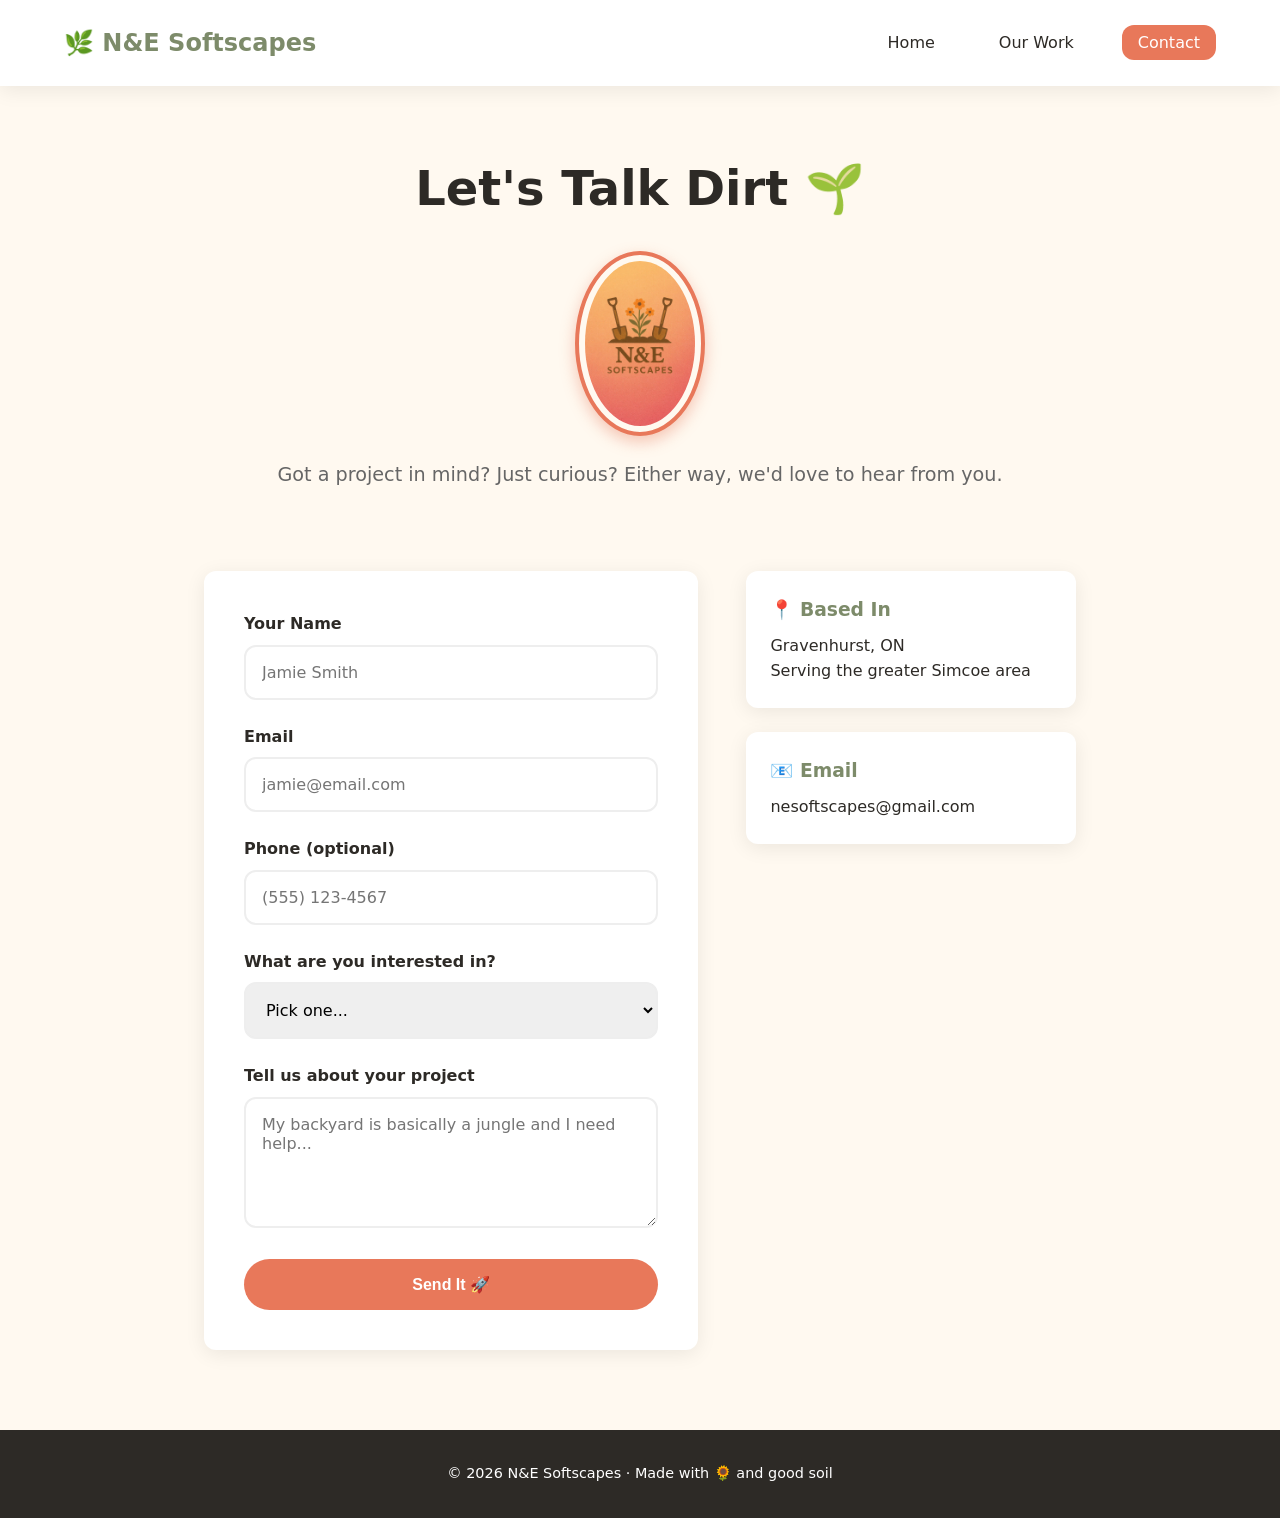
==== contact.html @ 4822583e "Update contact.html" ====
<!DOCTYPE html>
<html lang="en">
<head>
  <meta charset="UTF-8">
  <meta name="viewport" content="width=device-width, initial-scale=1.0">
  <title>Contact · N&E Softscapes.</title>
  <link rel="stylesheet" href="styles.css">
</head>
<body>
  <nav class="navbar">
    <a href="index.html" class="nav-logo">🌿 N&E Softscapes</a>
    <ul class="nav-links">
      <li><a href="index.html">Home</a></li>
      <li><a href="portfolio.html">Our Work</a></li>
      <li><a href="contact.html" class="active">Contact</a></li>
    </ul>
  </nav>

  <header class="page-header">
    <h1>Let's Talk Dirt 🌱</h1>
    
<img src="images/logo.jpg" alt="N&E Softscapes Logo" class="logo">
    
    <p>Got a project in mind? Just curious? Either way, we'd love to hear from you.</p>
  </header>

  <section class="contact-section">
    <form class="contact-form" action="#" method="POST">
      <div class="form-group">
        <label for="name">Your Name</label>
        <input type="text" id="name" name="name" placeholder="Jamie Smith" required>
      </div>
      
      <div class="form-group">
        <label for="email">Email</label>
        <input type="email" id="email" name="email" placeholder="jamie@email.com" required>
      </div>
      
      <div class="form-group">
        <label for="phone">Phone (optional)</label>
        <input type="tel" id="phone" name="phone" placeholder="(555) 123-4567">
      </div>
      
      <div class="form-group">
        <label for="service">What are you interested in?</label>
        <select id="service" name="service">
          <option value="">Pick one...</option>
          <option value="lawn">Lawn Care</option>
          <option value="garden">Garden Design</option>
          <option value="hardscape">Hardscaping</option>
          <option value="full">Full Yard Makeover</option>
          <option value="other">Something Else</option>
        </select>
      </div>
      
      <div class="form-group">
        <label for="message">Tell us about your project</label>
        <textarea id="message" name="message" rows="5" placeholder="My backyard is basically a jungle and I need help..."></textarea>
      </div>
      
      <button type="submit" class="btn btn-primary btn-full">Send It 🚀</button>
    </form>

    <div class="contact-info">
      <div class="info-card">
        <h3>📍 Based In</h3>
        <p>Gravenhurst, ON<br>Serving the greater Simcoe area</p>
      </div>
      <div class="info-card">
        <h3>📧 Email</h3>
        <p>nesoftscapes@gmail.com</p>
      </div>
    </div>
  </section>

  <footer class="footer">
    <p>© 2026 N&E Softscapes · Made with 🌻 and good soil</p>
  </footer>
</body>
</html>
---- styles.css ----
/* ========== RESET & BASE ========== */
*, *::before, *::after {
  box-sizing: border-box;
  margin: 0;
  padding: 0;
}

:root {
  --primary: #E8785A;
  --secondary: #F2C94C;
  --tertiary: #7D8B6A;
  --light: #FFF9F0;
  --dark: #2D2A26;
  --radius: 12px;
  --shadow: 0 4px 20px rgba(0,0,0,0.08);
}

body {
  font-family: 'Segoe UI', system-ui, sans-serif;
  background: var(--light);
  color: var(--dark);
  line-height: 1.6;
}

a {
  text-decoration: none;
  color: inherit;
}

/* ========== NAVBAR ========== */
.navbar {
  display: flex;
  justify-content: space-between;
  align-items: center;
  padding: 1.5rem 5%;
  background: white;
  box-shadow: var(--shadow);
  position: sticky;
  top: 0;
  z-index: 100;
}

.nav-logo { 
  font-size: 1.5rem; 
  font-weight: 700; color: 
    var(--tertiary); 
}

.nav-links {
  display: flex;
  list-style: none;
  gap: 2rem;
}

.nav-links a {
  font-weight: 500;
  padding: 0.5rem 1rem;
  border-radius: var(--radius);
  transition: all 0.2s;
}

.nav-links a:hover,
.nav-links a.active {
  background: var(--primary);
  color: white;
}

/* ========== BUTTONS ========== */
.btn {
  display: inline-block;
  padding: 1rem 2rem;
  border-radius: 50px;
  font-weight: 600;
  transition: transform 0.2s, box-shadow 0.2s;
  cursor: pointer;
  border: none;
  font-size: 1rem;
}

.btn:hover {
  transform: translateY(-2px);
  box-shadow: 0 6px 20px rgba(0,0,0,0.15);
}

.btn-primary {
  background: var(--primary);
  color: white;
}

.btn-secondary {
  background: white;
  color: var(--dark);
  border: 2px solid var(--tertiary);
}

.btn-full {
  width: 100%;
}

/* ========== HERO ========== */
.hero {
  padding: 6rem 5%;
  text-align: center;
  background: linear-gradient(135deg, var(--light) 0%, #fff 100%);
}

.hero-content {
  max-width: 700px;
  margin: 0 auto;
}

.tagline-badge {
  display: inline-block;
  background: var(--secondary);
  color: var(--dark);
  padding: 0.5rem 1.5rem;
  border-radius: 50px;
  font-weight: 600;
  font-size: 0.9rem;
  margin-bottom: 1.5rem;
}

.hero h1 {
  font-size: 3.5rem;
  line-height: 1.2;
  margin-bottom: 1rem;
}

.highlight {
  color: var(--primary);
}

.hero p {
  font-size: 1.25rem;
  color: #666;
  margin-bottom: 2rem;
}

.hero-buttons {
  display: flex;
  gap: 1rem;
  justify-content: center;
  flex-wrap: wrap;
}

/* ========== HERO LOGO ========== */
.logo {
  width: 130px;                   /* perfect size for hero */
  display: block;                  /* centers using margin auto */
  margin: 1.5rem auto;             /* space above/below */
  
  /* border using primary color */
  border: 4px solid var(--primary);
  border-radius: 50%;              /* circular badge effect */
  padding: 6px;                    /* space between logo and border */

  /* subtle shadow for depth */
  box-shadow: 0 6px 15px rgba(231, 120, 90, 0.4); /* soft pink-orange glow */
  
  background-color: var(--light);  /* matches hero background */
}

/* ========== SERVICES ========== */
.services {
  padding: 5rem 5%;
  text-align: center;
}

.services h2 {
  font-size: 2.5rem;
  margin-bottom: 3rem;
}

.services-grid {
  display: grid;
  grid-template-columns: repeat(auto-fit, minmax(280px, 1fr));
  gap: 2rem;
  max-width: 1000px;
  margin: 0 auto;
}

.service-card {
  background: white;
  padding: 2.5rem;
  border-radius: var(--radius);
  box-shadow: var(--shadow);
  transition: transform 0.2s;
}

.service-card:hover {
  transform: translateY(-5px);
}

.service-icon {
  font-size: 3rem;
  display: block;
  margin-bottom: 1rem;
}

.service-card h3 {
  color: var(--tertiary);
  margin-bottom: 0.75rem;
}

/* ========== CTA BANNER ========== */
.cta-banner {
  background: var(--tertiary);
  color: white;
  text-align: center;
  padding: 4rem 5%;
}

.cta-banner h2 {
  font-size: 2rem;
  margin-bottom: 0.5rem;
}

.cta-banner p {
  margin-bottom: 1.5rem;
  opacity: 0.9;
}

/* ========== PAGE HEADERS ========== */
.page-header {
  text-align: center;
  padding: 4rem 5% 3rem;
}

.page-header h1 {
  font-size: 3rem;
  margin-bottom: 0.5rem;
}

.page-header p {
  font-size: 1.2rem;
  color: #666;
}

/* ========== PORTFOLIO ========== */
.portfolio-grid {
  display: grid;
  grid-template-columns: repeat(auto-fit, minmax(320px, 1fr));
  gap: 2rem;
  padding: 2rem 5% 5rem;
  max-width: 1200px;
  margin: 0 auto;
}

.portfolio-item {
  background: white;
  border-radius: var(--radius);
  overflow: hidden;
  box-shadow: var(--shadow);
  transition: transform 0.2s;
}

.portfolio-item:hover {
  transform: translateY(-5px);
  box-shadow: 0 12px 20px rgba(0,0,0,0.15);
}

.portfolio-image {
  width: 100%;
  max-height: 350px;
  object-fit: cover;
  display: flex;
  margin: 0 auto;
  border-radius: 8px;
}

.placeholder-text {
  color: white;
  font-weight: 600;
  opacity: 0.7;
}

.portfolio-info {
  padding: 1.5rem;
}

.project-tag {
  display: inline-block;
  background: var(--secondary);
  color: var(--dark);
  padding: 0.3rem 0.8rem;
  border-radius: 50px;
  font-size: 0.8rem;
  font-weight: 600;
  margin-bottom: 0.75rem;
}

.portfolio-info h3 {
  margin-bottom: 0.5rem;
}

/* ========== CONTACT ========== */
.contact-section {
  display: grid;
  grid-template-columns: 1.5fr 1fr;
  gap: 3rem;
  padding: 2rem 5% 5rem;
  max-width: 1000px;
  margin: 0 auto;
}

.contact-form {
  background: white;
  padding: 2.5rem;
  border-radius: var(--radius);
  box-shadow: var(--shadow);
}

.form-group {
  margin-bottom: 1.5rem;
}

.form-group label {
  display: block;
  font-weight: 600;
  margin-bottom: 0.5rem;
}

.form-group input,
.form-group select,
.form-group textarea {
  width: 100%;
  padding: 1rem;
  border: 2px solid #eee;
  border-radius: var(--radius);
  font-size: 1rem;
  font-family: inherit;
  transition: border-color 0.2s;
}

.form-group input:focus,
.form-group select:focus,
.form-group textarea:focus {
  outline: none;
  border-color: var(--primary);
}

.contact-info {
  display: flex;
  flex-direction: column;
  gap: 1.5rem;
}

.info-card {
  background: white;
  padding: 1.5rem;
  border-radius: var(--radius);
  box-shadow: var(--shadow);
}

.info-card h3 {
  margin-bottom: 0.5rem;
  color: var(--tertiary);
}

/* ========== FOOTER ========== */
.footer {
  text-align: center;
  padding: 2rem 5%;
  background: var(--dark);
  color: white;
  font-size: 0.9rem;
}

/* ========== RESPONSIVE ========== */
@media (max-width: 768px) {
  .hero h1 {
    font-size: 2.5rem;
  }
  
  .contact-section {
    grid-template-columns: 1fr;
  }
  
  .nav-links {
    gap: 1rem;
  }
}
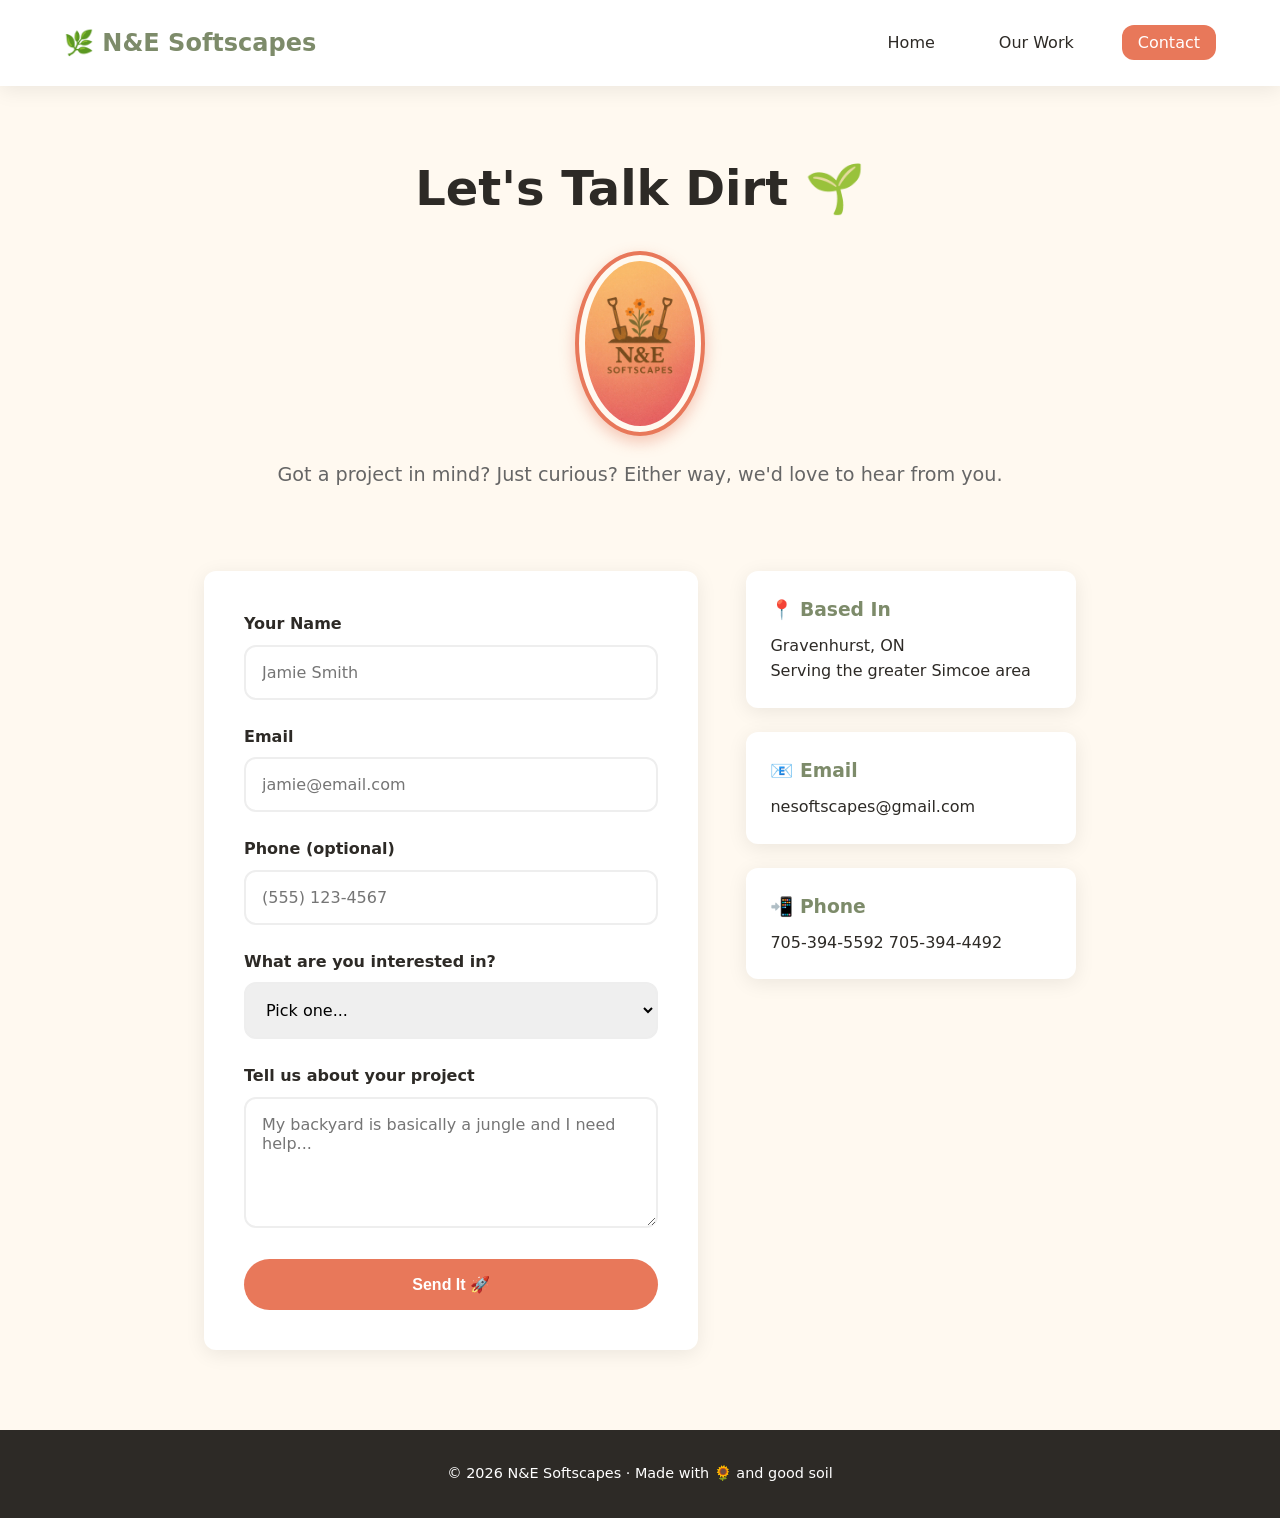
==== commit fc3121a8: "Update contact.html" ====
--- a/contact.html
+++ b/contact.html
@@ -47,7 +47,6 @@
           <option value="">Pick one...</option>
           <option value="lawn">Lawn Care</option>
           <option value="garden">Garden Design</option>
-          <option value="hardscape">Hardscaping</option>
           <option value="full">Full Yard Makeover</option>
           <option value="other">Something Else</option>
         </select>
@@ -70,6 +69,11 @@
         <h3>📧 Email</h3>
         <p>nesoftscapes@gmail.com</p>
       </div>
+      <div class="info-card">
+        <h3>📲 Phone</h3>
+        <p>705-394-5592
+705-394-4492</p>
+      </div>
     </div>
   </section>
 
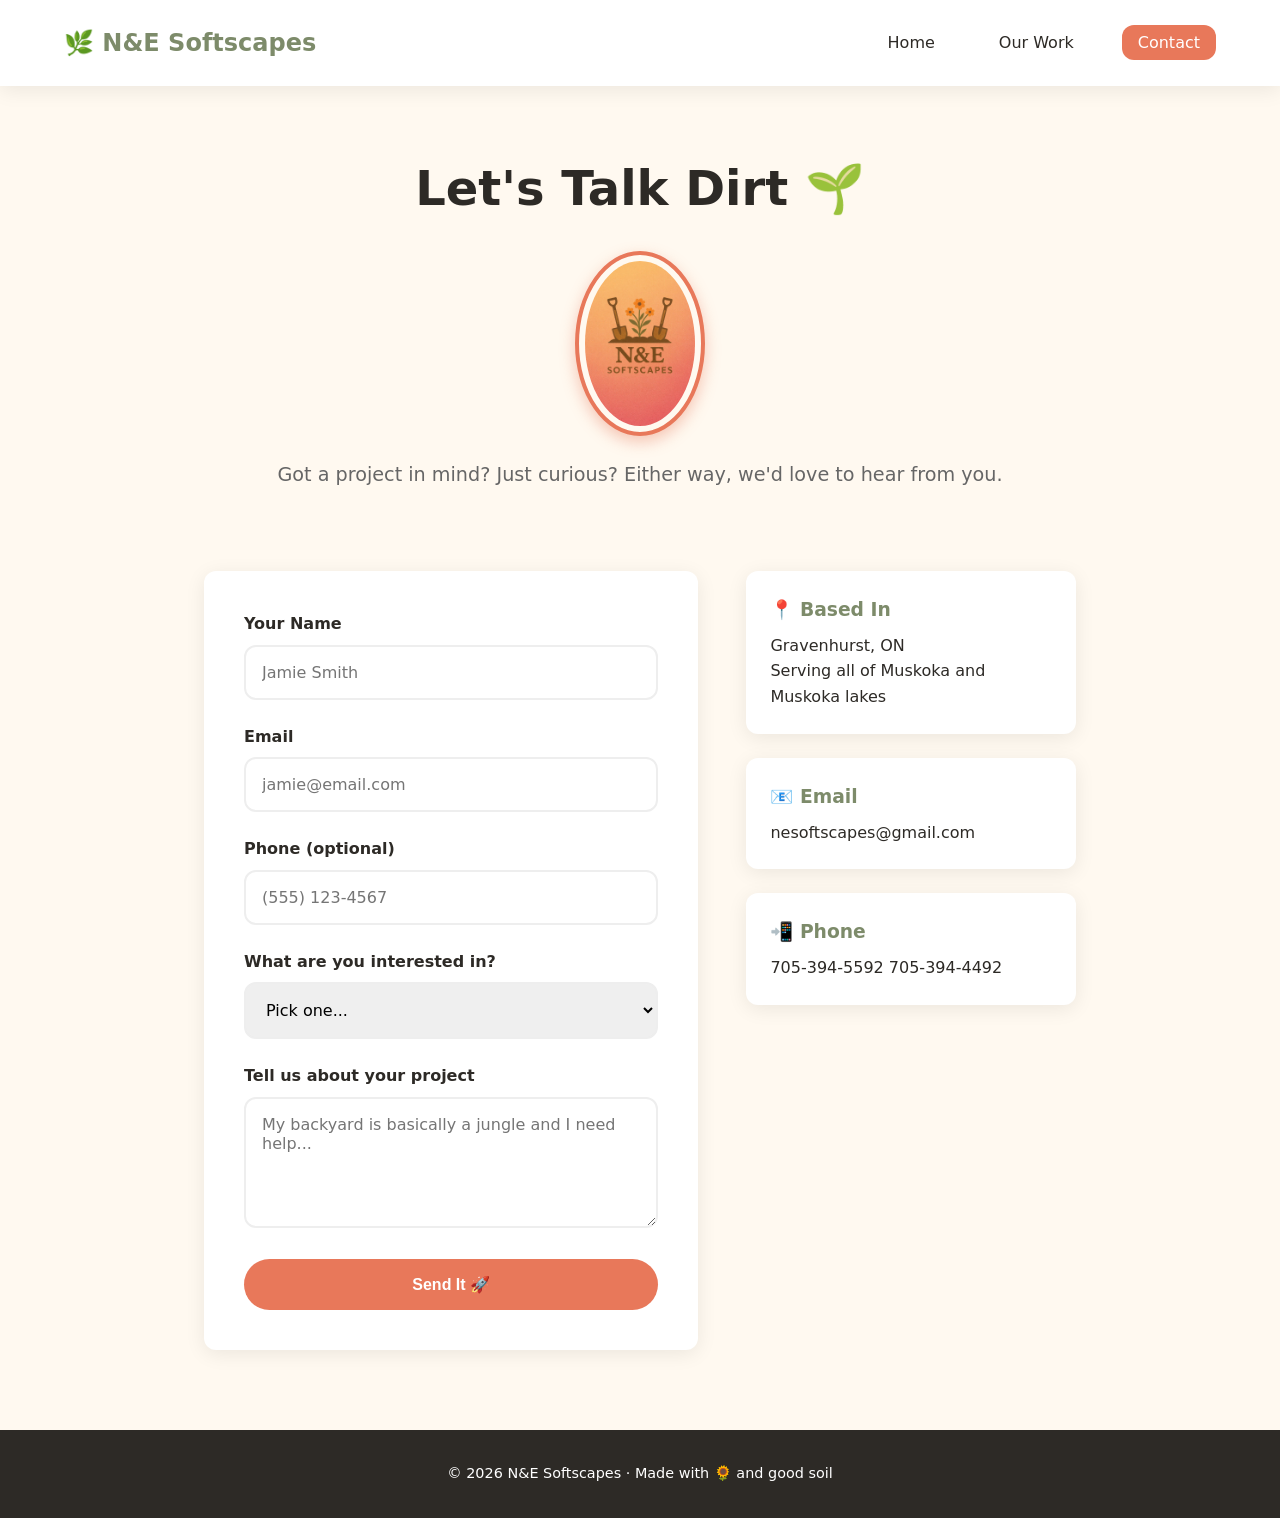
==== commit d7a98676: "Update contact.html" ====
--- a/contact.html
+++ b/contact.html
@@ -63,7 +63,7 @@
     <div class="contact-info">
       <div class="info-card">
         <h3>📍 Based In</h3>
-        <p>Gravenhurst, ON<br>Serving the greater Simcoe area</p>
+        <p>Gravenhurst, ON<br>Serving all of Muskoka and Muskoka lakes</p>
       </div>
       <div class="info-card">
         <h3>📧 Email</h3>
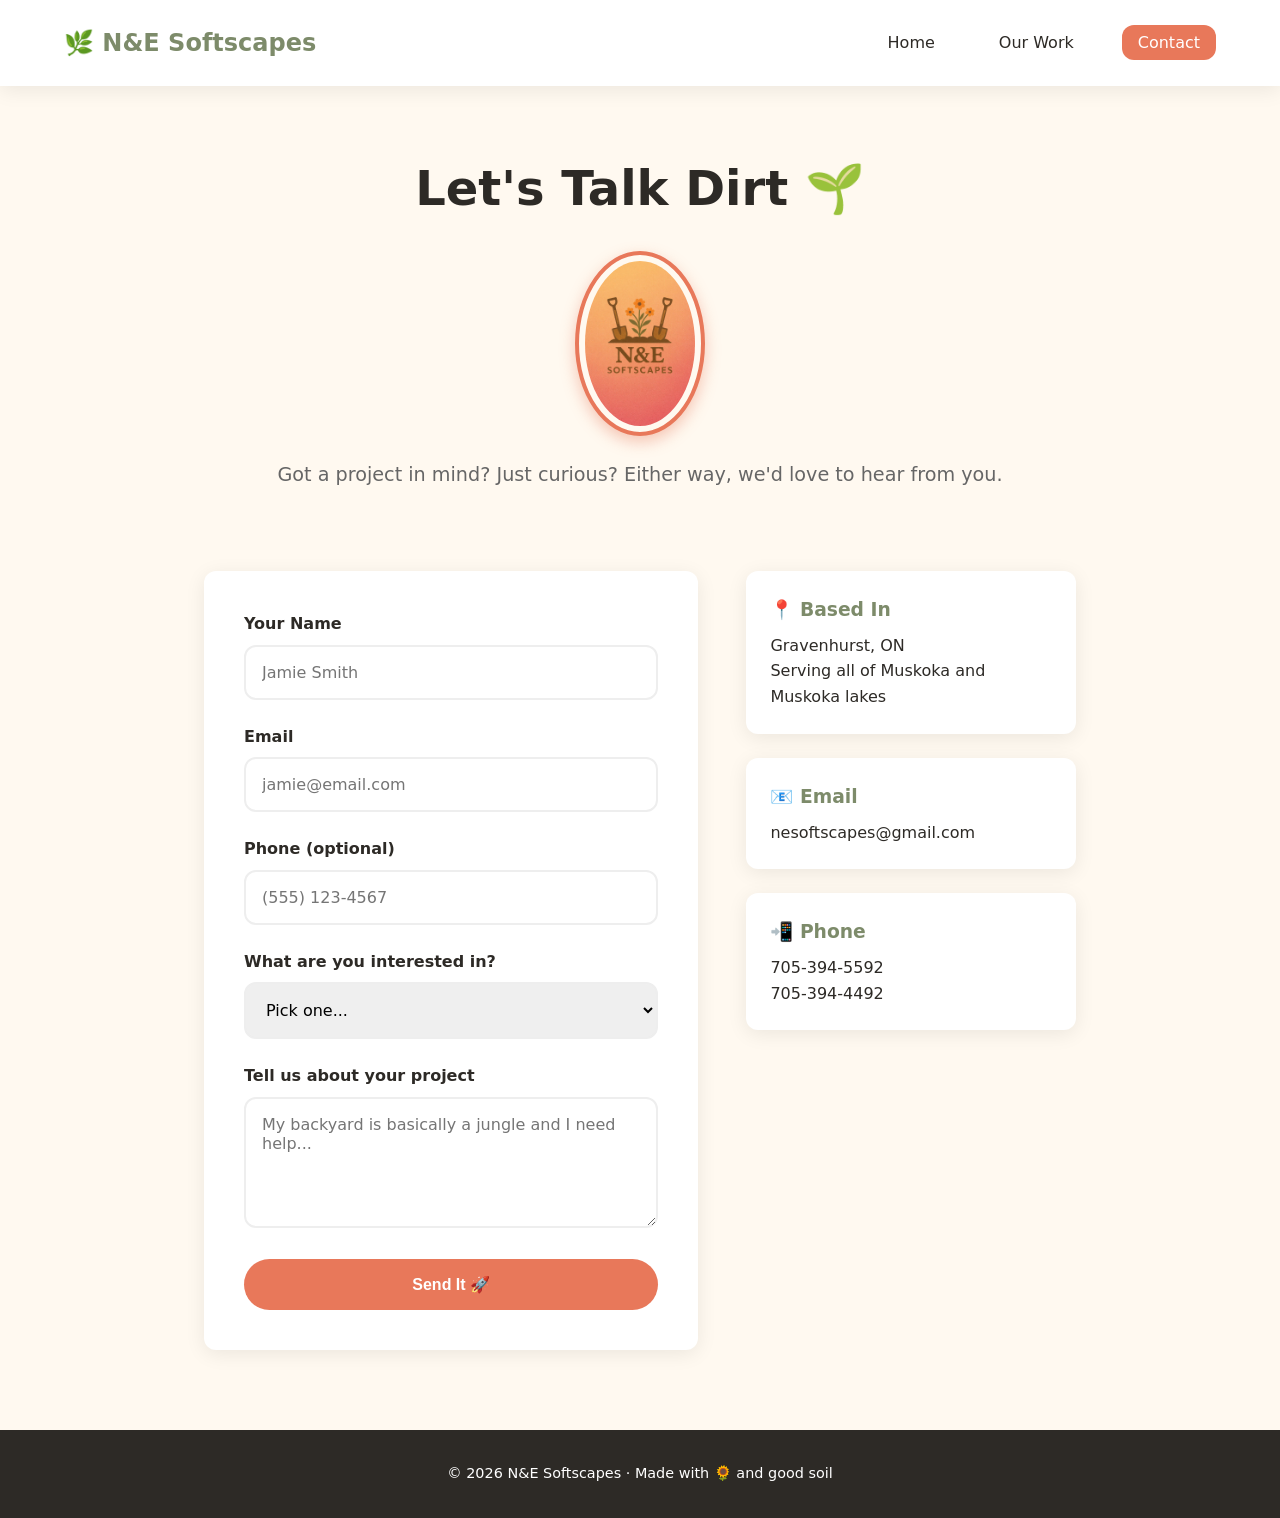
==== commit d08868de: "Update contact.html" ====
--- a/contact.html
+++ b/contact.html
@@ -71,8 +71,8 @@
       </div>
       <div class="info-card">
         <h3>📲 Phone</h3>
-        <p>705-394-5592
-705-394-4492</p>
+        <p>705-394-5592</p>
+<p>705-394-4492</p>
       </div>
     </div>
   </section>
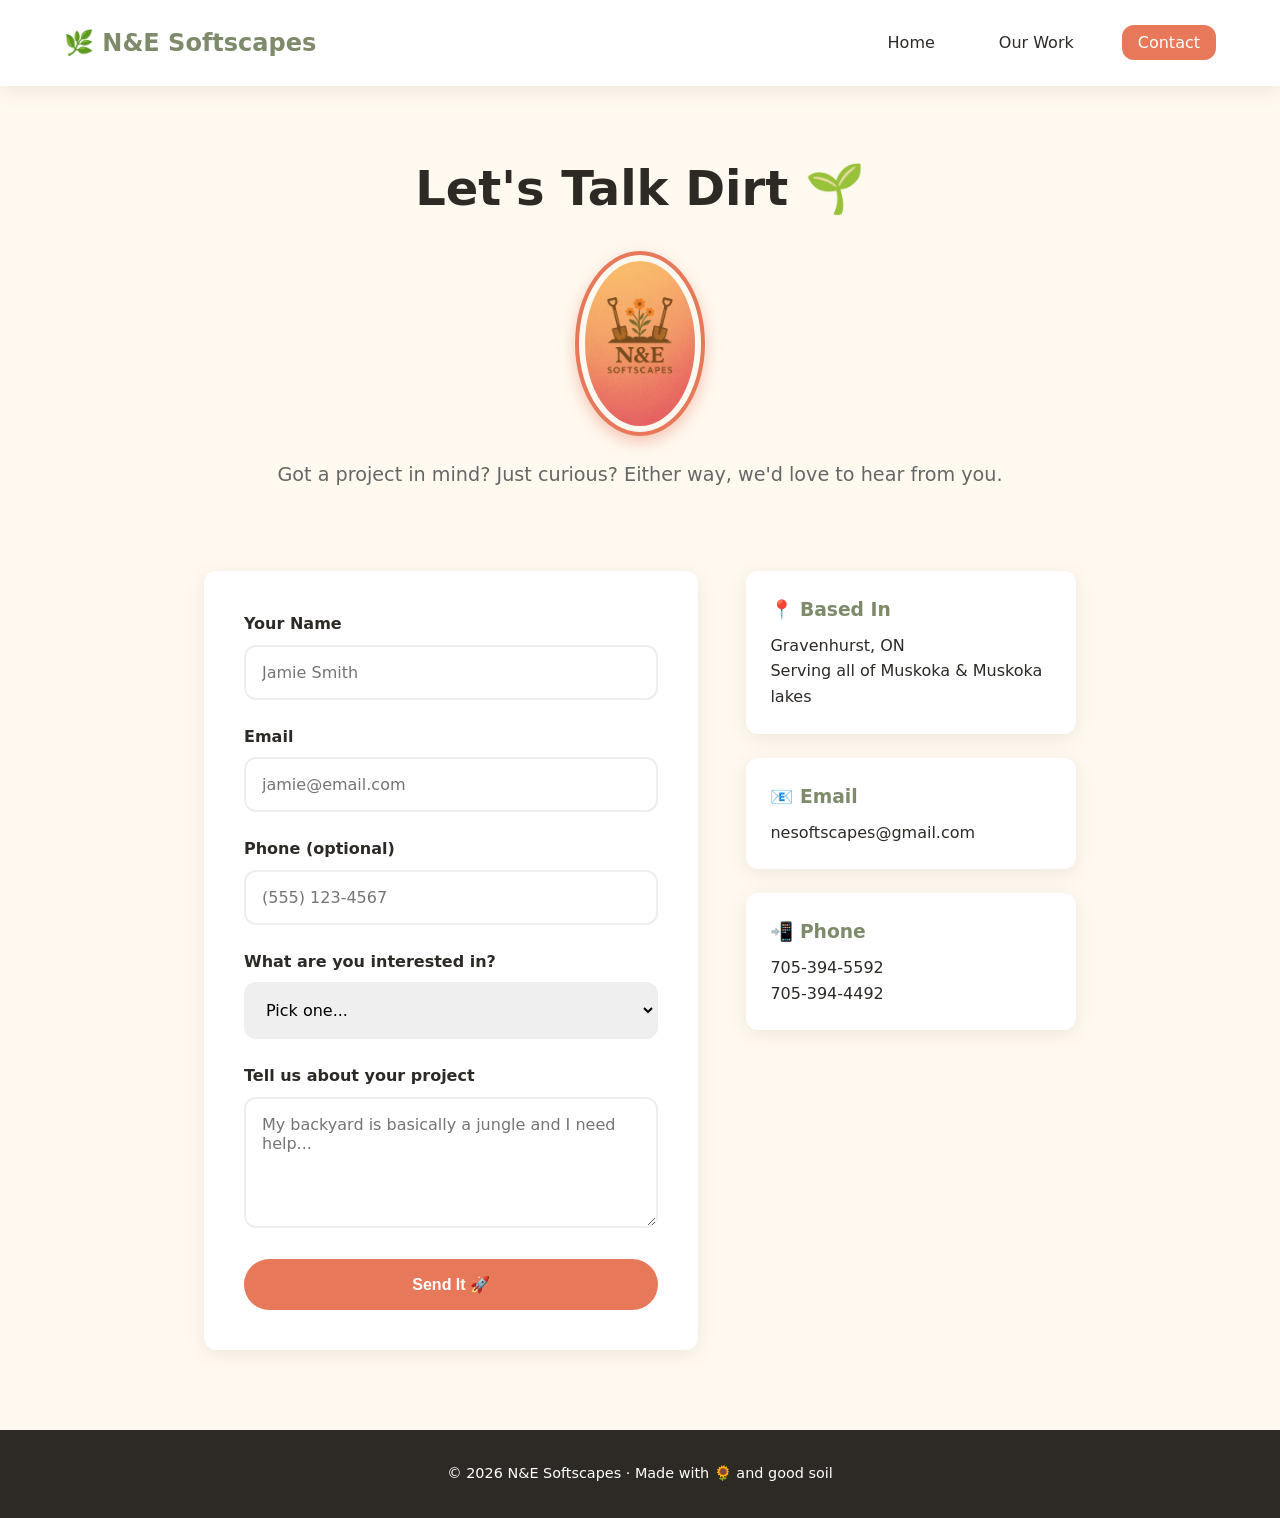
==== commit e99abec6: "Update contact.html" ====
--- a/contact.html
+++ b/contact.html
@@ -46,8 +46,9 @@
         <select id="service" name="service">
           <option value="">Pick one...</option>
           <option value="lawn">Lawn Care</option>
+          <option value="lawn">Leaf Cleanup</option>
           <option value="garden">Garden Design</option>
-          <option value="full">Full Yard Makeover</option>
+          <option value="full">Garden Repair</option>
           <option value="other">Something Else</option>
         </select>
       </div>
@@ -63,7 +64,7 @@
     <div class="contact-info">
       <div class="info-card">
         <h3>📍 Based In</h3>
-        <p>Gravenhurst, ON<br>Serving all of Muskoka and Muskoka lakes</p>
+        <p>Gravenhurst, ON<br>Serving all of Muskoka & Muskoka lakes</p>
       </div>
       <div class="info-card">
         <h3>📧 Email</h3>
